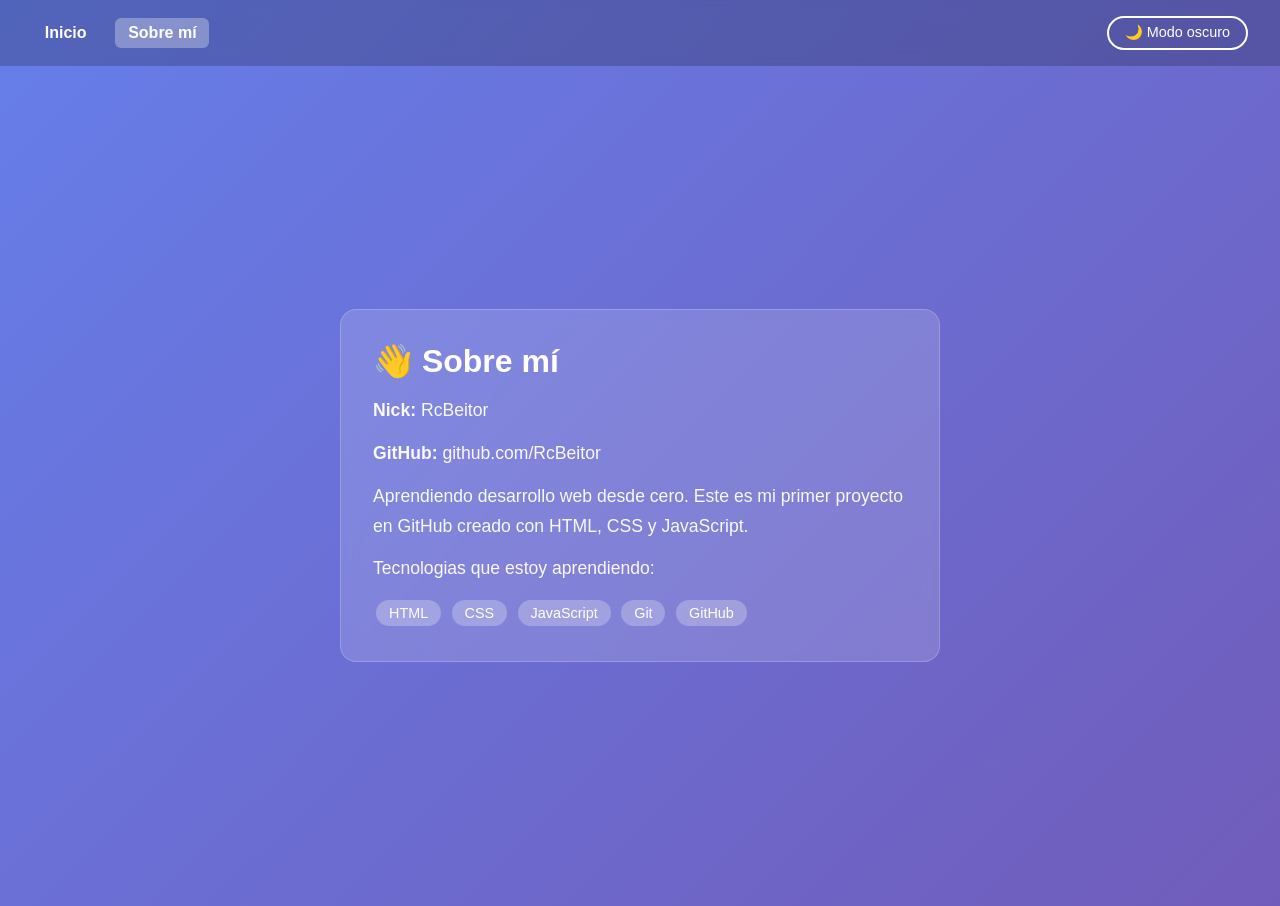
==== sobre-mi.html @ 1d41a3ab "mejoras completas: degradado animado, tema oscuro, fecha, saludo, contador, pagina sobre-mi" ====
<!DOCTYPE html>
<html lang="es">
<head>
    <meta charset="UTF-8">
    <meta name="viewport" content="width=device-width, initial-scale=1.0">
    <title>Sobre mí — RcBeitor</title>
    <link rel="stylesheet" href="style.css">
</head>
<body class="claro">

    <nav>
        <a href="index.html">Inicio</a>
        <a href="sobre-mi.html" class="activo">Sobre mí</a>
        <button id="btnTema">🌙 Modo oscuro</button>
    </nav>

    <main>
        <div class="sobre-mi-contenido">
            <h2>👋 Sobre mí</h2>
            <p><strong>Nick:</strong> RcBeitor</p>
            <p><strong>GitHub:</strong> github.com/RcBeitor</p>
            <p>
                Aprendiendo desarrollo web desde cero.
                Este es mi primer proyecto en GitHub creado con HTML, CSS y JavaScript.
            </p>
            <p>Tecnologias que estoy aprendiendo:</p>
            <div>
                <span class="tag">HTML</span>
                <span class="tag">CSS</span>
                <span class="tag">JavaScript</span>
                <span class="tag">Git</span>
                <span class="tag">GitHub</span>
            </div>
        </div>
    </main>

    <script src="app.js"></script>
</body>
</html>
---- style.css ----
* {
    margin: 0;
    padding: 0;
    box-sizing: border-box;
}

body {
    font-family: Arial, sans-serif;
    min-height: 100vh;
    transition: background 0.4s, color 0.4s;
}

/* TEMA CLARO */
body.claro {
    background: linear-gradient(135deg, #667eea, #764ba2, #f093fb);
    background-size: 300% 300%;
    animation: gradiente 8s ease infinite;
    color: #2d3748;
}

/* TEMA OSCURO */
body.oscuro {
    background: linear-gradient(135deg, #0f0c29, #302b63, #24243e);
    background-size: 300% 300%;
    animation: gradiente 8s ease infinite;
    color: #e2e8f0;
}

@keyframes gradiente {
    0%   { background-position: 0% 50%; }
    50%  { background-position: 100% 50%; }
    100% { background-position: 0% 50%; }
}

/* NAVEGACION */
nav {
    display: flex;
    align-items: center;
    gap: 1rem;
    padding: 1rem 2rem;
    background: rgba(0, 0, 0, 0.2);
    backdrop-filter: blur(8px);
}

nav a {
    color: white;
    text-decoration: none;
    font-size: 1rem;
    font-weight: bold;
    padding: 0.4rem 0.8rem;
    border-radius: 6px;
    transition: background 0.2s;
}

nav a:hover {
    background: rgba(255, 255, 255, 0.2);
}

nav a.activo {
    background: rgba(255, 255, 255, 0.3);
}

#btnTema {
    margin-left: auto;
    padding: 0.4rem 1rem;
    border: 2px solid white;
    background: transparent;
    color: white;
    border-radius: 20px;
    cursor: pointer;
    font-size: 0.9rem;
    transition: background 0.2s;
}

#btnTema:hover {
    background: rgba(255, 255, 255, 0.2);
}

/* CONTENIDO PRINCIPAL */
main {
    display: flex;
    flex-direction: column;
    align-items: center;
    justify-content: center;
    min-height: calc(100vh - 60px);
    gap: 1.5rem;
    padding: 2rem;
}

h1 {
    font-size: 3.5rem;
    text-shadow: 2px 2px 8px rgba(0,0,0,0.3);
    transition: color 0.3s;
}

.subtitulo {
    font-size: 1.1rem;
    opacity: 0.9;
}

/* FECHA Y HORA */
#fechaHora {
    text-align: center;
    background: rgba(0,0,0,0.2);
    backdrop-filter: blur(6px);
    padding: 0.8rem 2rem;
    border-radius: 12px;
    color: white;
}

#hora {
    font-size: 2.5rem;
    font-weight: bold;
    letter-spacing: 0.1rem;
}

#fecha {
    font-size: 1rem;
    opacity: 0.85;
    margin-top: 0.2rem;
}

/* TARJETAS */
.tarjeta {
    background: rgba(255, 255, 255, 0.15);
    backdrop-filter: blur(8px);
    border-radius: 16px;
    padding: 1.5rem 2rem;
    width: 100%;
    max-width: 400px;
    text-align: center;
    border: 1px solid rgba(255,255,255,0.2);
}

.tarjeta input {
    width: 100%;
    padding: 0.6rem 1rem;
    border-radius: 8px;
    border: none;
    font-size: 1rem;
    margin-bottom: 0.8rem;
    outline: none;
    background: rgba(255,255,255,0.9);
    color: #2d3748;
}

.tarjeta h2 {
    font-size: 1.3rem;
    color: white;
    min-height: 2rem;
}

/* BOTON CONTADOR */
#btnContador {
    padding: 0.7rem 2rem;
    font-size: 1.1rem;
    border: none;
    border-radius: 10px;
    background: white;
    color: #764ba2;
    font-weight: bold;
    cursor: pointer;
    transition: transform 0.1s, box-shadow 0.2s;
    box-shadow: 0 4px 15px rgba(0,0,0,0.2);
}

#btnContador:active {
    transform: scale(0.95);
}

#contador {
    font-size: 2rem;
    font-weight: bold;
    color: white;
    display: block;
    margin-top: 0.5rem;
}

/* PAGINA SOBRE MI */
.sobre-mi-contenido {
    max-width: 600px;
    width: 100%;
    background: rgba(255,255,255,0.15);
    backdrop-filter: blur(8px);
    border-radius: 16px;
    padding: 2rem;
    border: 1px solid rgba(255,255,255,0.2);
    color: white;
}

.sobre-mi-contenido h2 {
    font-size: 2rem;
    margin-bottom: 1rem;
}

.sobre-mi-contenido p {
    font-size: 1.1rem;
    line-height: 1.7;
    margin-bottom: 0.8rem;
    opacity: 0.95;
}

.sobre-mi-contenido .tag {
    display: inline-block;
    background: rgba(255,255,255,0.25);
    padding: 0.3rem 0.8rem;
    border-radius: 20px;
    font-size: 0.9rem;
    margin: 0.2rem;
}
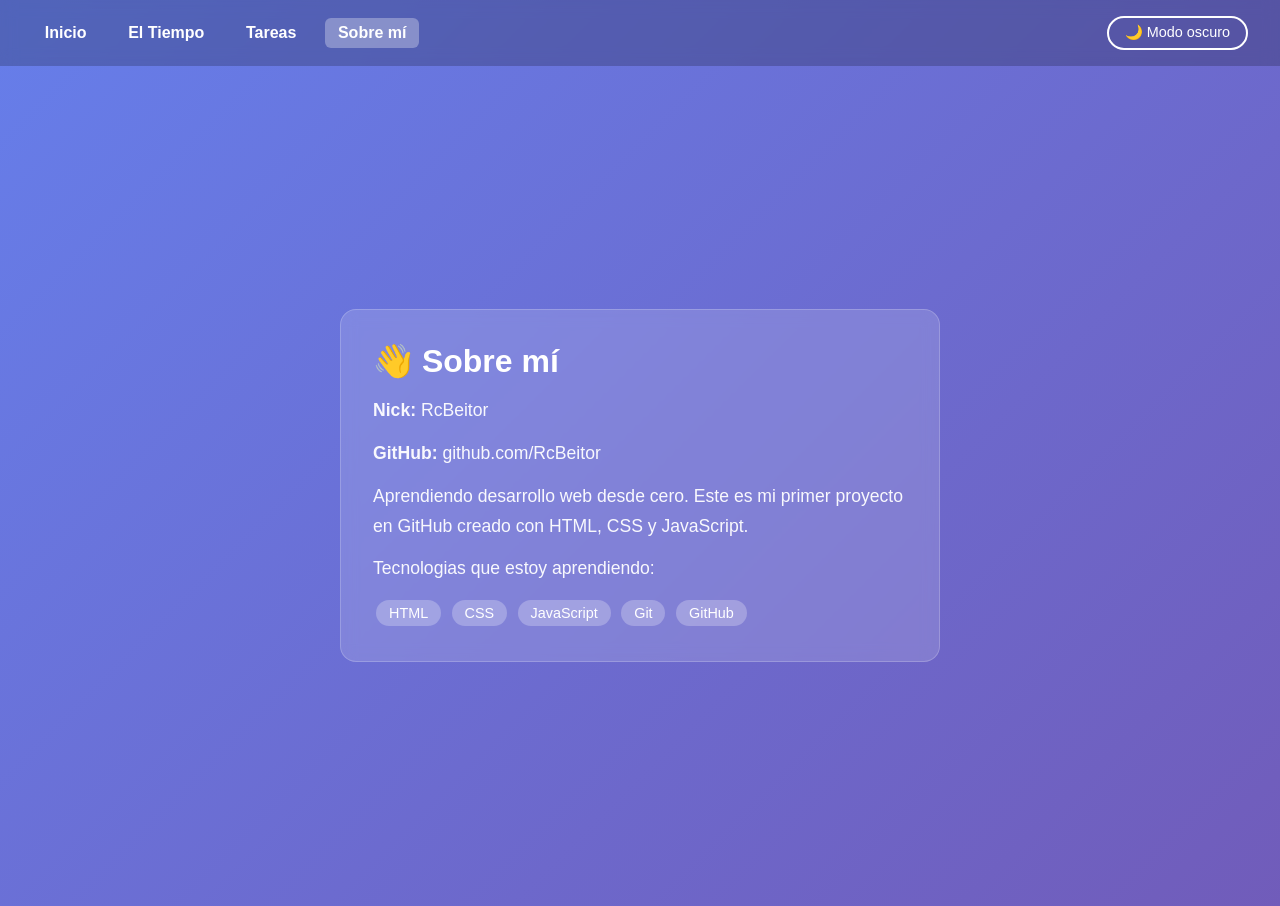
==== commit 6219a98a: "añadir app del tiempo (Open-Meteo API) y lista de tareas con localStorage" ====
--- a/sobre-mi.html
+++ b/sobre-mi.html
@@ -10,6 +10,8 @@
 
     <nav>
         <a href="index.html">Inicio</a>
+        <a href="tiempo.html">El Tiempo</a>
+        <a href="todo.html">Tareas</a>
         <a href="sobre-mi.html" class="activo">Sobre mí</a>
         <button id="btnTema">🌙 Modo oscuro</button>
     </nav>
--- a/style.css
+++ b/style.css
@@ -174,6 +174,238 @@
     color: white;
     display: block;
     margin-top: 0.5rem;
+}
+
+/* TARJETA GRANDE (tiempo y todo) */
+.tarjeta-grande {
+    background: rgba(255,255,255,0.15);
+    backdrop-filter: blur(8px);
+    border-radius: 16px;
+    padding: 2rem;
+    width: 100%;
+    max-width: 520px;
+    border: 1px solid rgba(255,255,255,0.2);
+    color: white;
+}
+
+.seccion-titulo {
+    font-size: 1.8rem;
+    margin-bottom: 1.2rem;
+    text-align: center;
+}
+
+/* APP DEL TIEMPO */
+.buscador-ciudad {
+    display: flex;
+    gap: 0.5rem;
+    margin-bottom: 0.5rem;
+}
+
+.buscador-ciudad input {
+    flex: 1;
+    padding: 0.6rem 1rem;
+    border-radius: 8px;
+    border: none;
+    font-size: 1rem;
+    background: rgba(255,255,255,0.9);
+    color: #2d3748;
+    outline: none;
+}
+
+.buscador-ciudad button, .todo-input button {
+    padding: 0.6rem 1.2rem;
+    border: none;
+    border-radius: 8px;
+    background: white;
+    color: #764ba2;
+    font-weight: bold;
+    cursor: pointer;
+    font-size: 1rem;
+    transition: transform 0.1s;
+}
+
+.buscador-ciudad button:active, .todo-input button:active {
+    transform: scale(0.95);
+}
+
+.error-msg {
+    color: #fed7d7;
+    font-size: 0.9rem;
+    min-height: 1.2rem;
+    margin-bottom: 0.5rem;
+}
+
+.cargando {
+    text-align: center;
+    font-size: 1rem;
+    opacity: 0.8;
+    padding: 1rem 0;
+}
+
+.oculto { display: none; }
+
+.resultado-tiempo {
+    text-align: center;
+    padding-top: 1rem;
+}
+
+.ciudad-nombre {
+    font-size: 1.5rem;
+    font-weight: bold;
+    margin-bottom: 0.5rem;
+}
+
+.tiempo-icono {
+    font-size: 5rem;
+    line-height: 1.2;
+}
+
+.tiempo-desc {
+    font-size: 1.2rem;
+    opacity: 0.9;
+    margin-bottom: 1.2rem;
+}
+
+.tiempo-datos {
+    display: flex;
+    justify-content: space-around;
+    background: rgba(0,0,0,0.15);
+    border-radius: 12px;
+    padding: 1rem;
+}
+
+.dato {
+    display: flex;
+    flex-direction: column;
+    align-items: center;
+    gap: 0.2rem;
+}
+
+.dato-icono { font-size: 1.5rem; }
+
+.dato span:nth-child(2) {
+    font-size: 1.3rem;
+    font-weight: bold;
+}
+
+.dato-label {
+    font-size: 0.75rem;
+    opacity: 0.8;
+}
+
+/* LISTA DE TAREAS */
+.todo-input {
+    display: flex;
+    gap: 0.5rem;
+    margin-bottom: 1rem;
+}
+
+.todo-input input {
+    flex: 1;
+    padding: 0.6rem 1rem;
+    border-radius: 8px;
+    border: none;
+    font-size: 1rem;
+    background: rgba(255,255,255,0.9);
+    color: #2d3748;
+    outline: none;
+}
+
+.todo-filtros {
+    display: flex;
+    gap: 0.5rem;
+    margin-bottom: 1rem;
+}
+
+.filtro {
+    flex: 1;
+    padding: 0.4rem;
+    border: 2px solid rgba(255,255,255,0.4);
+    border-radius: 8px;
+    background: transparent;
+    color: white;
+    cursor: pointer;
+    font-size: 0.85rem;
+    transition: background 0.2s;
+}
+
+.filtro.activo-filtro {
+    background: rgba(255,255,255,0.3);
+    border-color: white;
+}
+
+#listaTareas {
+    list-style: none;
+    max-height: 320px;
+    overflow-y: auto;
+    margin-bottom: 1rem;
+}
+
+.todo-item {
+    display: flex;
+    align-items: center;
+    gap: 0.7rem;
+    padding: 0.7rem 0.5rem;
+    border-bottom: 1px solid rgba(255,255,255,0.15);
+    transition: opacity 0.2s;
+}
+
+.todo-item.completada .todo-texto {
+    text-decoration: line-through;
+    opacity: 0.5;
+}
+
+.todo-check {
+    cursor: pointer;
+    font-size: 1.2rem;
+    user-select: none;
+}
+
+.todo-texto {
+    flex: 1;
+    font-size: 1rem;
+    word-break: break-word;
+}
+
+.todo-borrar {
+    background: none;
+    border: none;
+    cursor: pointer;
+    font-size: 1rem;
+    opacity: 0.6;
+    transition: opacity 0.2s;
+}
+
+.todo-borrar:hover { opacity: 1; }
+
+.todo-vacio {
+    text-align: center;
+    opacity: 0.6;
+    padding: 1.5rem 0;
+    font-size: 0.95rem;
+}
+
+.todo-footer {
+    display: flex;
+    justify-content: space-between;
+    align-items: center;
+    font-size: 0.85rem;
+    opacity: 0.85;
+}
+
+.todo-footer button {
+    background: none;
+    border: 1px solid rgba(255,255,255,0.4);
+    color: white;
+    padding: 0.3rem 0.8rem;
+    border-radius: 6px;
+    cursor: pointer;
+    font-size: 0.8rem;
+    transition: background 0.2s;
+}
+
+.todo-footer button:hover {
+    background: rgba(255,255,255,0.15);
 }
 
 /* PAGINA SOBRE MI */
